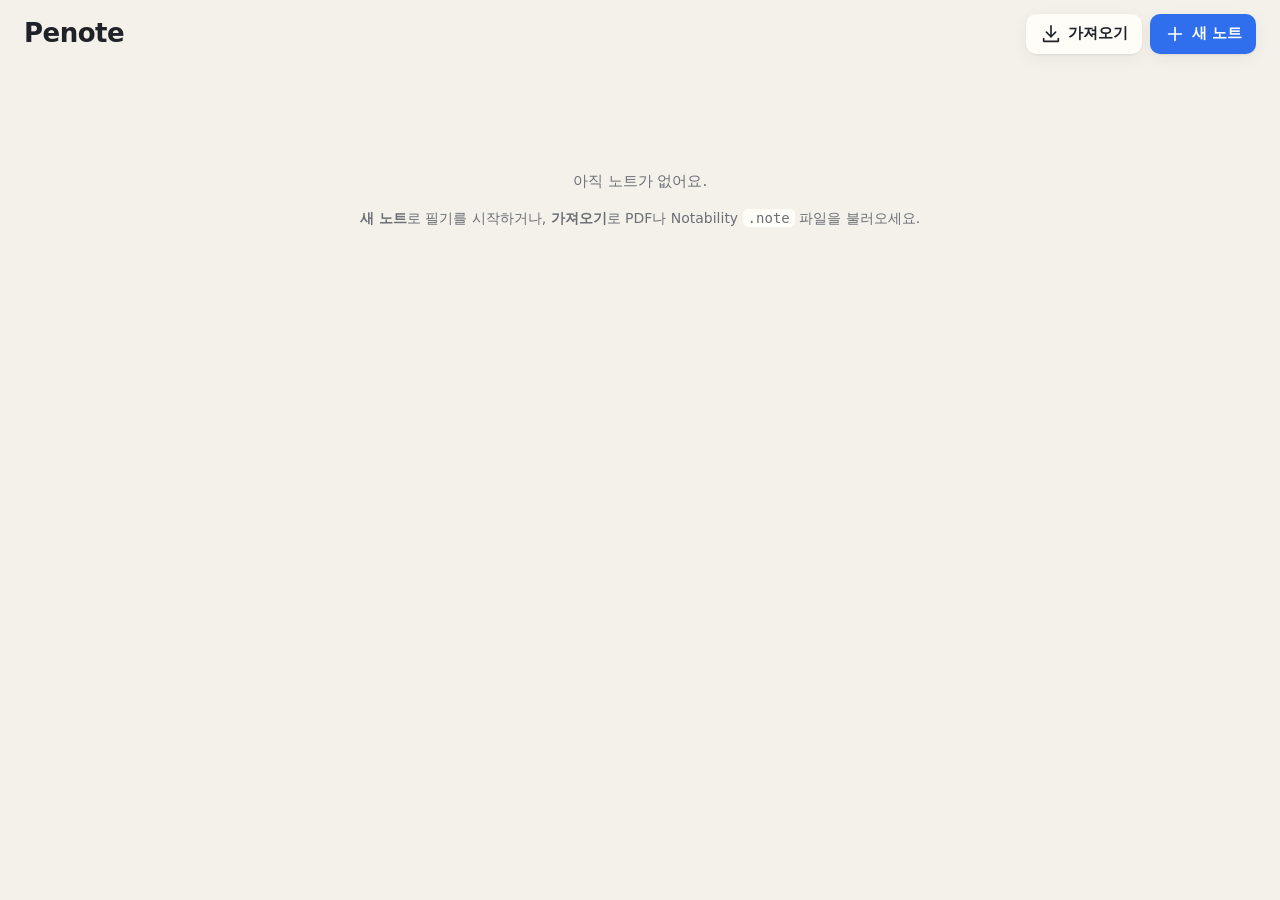
==== app/index.html @ c1b4b311 "Add Penote: installable iPad note-taking PWA Apple Pencil ink with pressure, highlighter, eraser, un" ====
<!doctype html>
<html lang="ko">
<head>
  <meta charset="utf-8" />
  <meta name="viewport" content="width=device-width, initial-scale=1, maximum-scale=1, user-scalable=no, viewport-fit=cover" />
  <title>Penote</title>
  <meta name="description" content="Apple Pencil 필기, PDF 주석, 녹음과 필기 동기화를 지원하는 노트 앱" />
  <meta name="theme-color" content="#f4f1ea" />
  <meta name="apple-mobile-web-app-capable" content="yes" />
  <meta name="mobile-web-app-capable" content="yes" />
  <meta name="apple-mobile-web-app-status-bar-style" content="default" />
  <meta name="apple-mobile-web-app-title" content="Penote" />
  <link rel="manifest" href="manifest.webmanifest" />
  <link rel="icon" href="icons/icon-192.png" />
  <link rel="apple-touch-icon" href="icons/apple-touch-icon.png" />
  <link rel="stylesheet" href="styles.css" />
</head>
<body>
  <div id="app"></div>
  <script type="module" src="js/app.js"></script>
</body>
</html>
---- app/styles.css ----
:root {
  --bg: #f4f1ea;
  --panel: #fffdf8;
  --ink: #1f2328;
  --muted: #6b6f76;
  --line: #e2ddd2;
  --accent: #2f6fed;
  --accent-ink: #fff;
  --rec: #e5484d;
  --shadow: 0 1px 2px rgba(0, 0, 0, 0.06), 0 4px 16px rgba(0, 0, 0, 0.06);
  --safe-top: env(safe-area-inset-top, 0px);
  --safe-bottom: env(safe-area-inset-bottom, 0px);
  color-scheme: light;
}
@media (prefers-color-scheme: dark) {
  :root:not([data-theme="light"]) {
    --bg: #1b1c1f;
    --panel: #24262a;
    --ink: #eceef1;
    --muted: #a1a6ae;
    --line: #34373d;
    --accent: #5b8cff;
    --shadow: 0 1px 2px rgba(0, 0, 0, 0.4), 0 4px 16px rgba(0, 0, 0, 0.3);
    color-scheme: dark;
  }
}
:root[data-theme="dark"] {
  --bg: #1b1c1f;
  --panel: #24262a;
  --ink: #eceef1;
  --muted: #a1a6ae;
  --line: #34373d;
  --accent: #5b8cff;
  color-scheme: dark;
}

* { box-sizing: border-box; }
html, body {
  margin: 0;
  height: 100%;
  background: var(--bg);
  color: var(--ink);
  font: 15px/1.45 -apple-system, BlinkMacSystemFont, "Apple SD Gothic Neo", "Noto Sans KR", system-ui, sans-serif;
  -webkit-text-size-adjust: 100%;
  overscroll-behavior: none;
}
body { -webkit-user-select: none; user-select: none; -webkit-touch-callout: none; }
input, select { -webkit-user-select: text; user-select: text; }
button { font: inherit; color: inherit; background: none; border: 0; cursor: pointer; -webkit-tap-highlight-color: transparent; }
#app { height: 100%; }
.hidden { display: none !important; }

/* ---------- library ---------- */
.library { overflow-y: auto; -webkit-overflow-scrolling: touch; }
.lib-head {
  position: sticky; top: 0; z-index: 2;
  display: flex; align-items: center; justify-content: space-between; gap: 12px;
  padding: calc(14px + var(--safe-top)) 24px 14px;
  background: color-mix(in srgb, var(--bg) 88%, transparent);
  backdrop-filter: blur(12px); -webkit-backdrop-filter: blur(12px);
}
.lib-head h1 { margin: 0; font-size: 26px; letter-spacing: -0.02em; }
.lib-actions { display: flex; gap: 8px; }
.btn {
  display: inline-flex; align-items: center; gap: 6px;
  padding: 9px 14px; border-radius: 10px;
  background: var(--panel); box-shadow: var(--shadow); font-weight: 600;
}
.btn.primary { background: var(--accent); color: var(--accent-ink); }
.grid {
  display: grid; gap: 22px;
  grid-template-columns: repeat(auto-fill, minmax(190px, 1fr));
  padding: 8px 24px calc(32px + var(--safe-bottom));
}
.card { position: relative; display: flex; flex-direction: column; gap: 8px; min-width: 0; }
.thumb {
  display: block; width: 100%; aspect-ratio: 3 / 4; padding: 0; overflow: hidden;
  background: #fff; border-radius: 10px; box-shadow: var(--shadow);
}
.thumb img { width: 100%; height: 100%; object-fit: contain; object-position: top; display: block; }
.card-meta { padding-right: 32px; }
.card-title { font-weight: 600; white-space: nowrap; overflow: hidden; text-overflow: ellipsis; }
.card-sub { color: var(--muted); font-size: 12.5px; }
.card .card-more { position: absolute; right: -4px; bottom: 4px; }
.empty { grid-column: 1 / -1; text-align: center; padding: 80px 16px; color: var(--muted); }
.empty .hint { font-size: 14px; }
.empty code { background: var(--panel); padding: 1px 5px; border-radius: 5px; }

/* ---------- editor ---------- */
.editor { overflow: hidden; }
.editor-host { height: 100%; display: flex; flex-direction: column; }
.toolbar {
  display: flex; align-items: center; justify-content: space-between; gap: 8px; flex-wrap: wrap;
  padding: calc(6px + var(--safe-top)) 10px 6px;
  background: var(--panel); border-bottom: 1px solid var(--line); z-index: 3;
}
.tb-group { display: flex; align-items: center; gap: 2px; min-width: 0; }
.tools { flex: 1; justify-content: center; }
.icon-btn {
  position: relative; display: inline-flex; align-items: center; justify-content: center; gap: 4px;
  min-width: 40px; height: 40px; padding: 0 8px; border-radius: 10px; color: var(--ink);
}
.icon-btn:active { background: var(--line); }
.icon-btn.on { background: color-mix(in srgb, var(--accent) 16%, transparent); color: var(--accent); }
.icon-btn.recording { color: var(--rec); }
.icon-btn.recording svg { animation: pulse 1.2s infinite; }
@keyframes pulse { 50% { opacity: 0.35; } }
.rec-time { font-size: 13px; font-variant-numeric: tabular-nums; }
.title-input {
  width: 200px; max-width: 30vw; padding: 6px 8px; border: 1px solid transparent; border-radius: 8px;
  background: transparent; color: var(--ink); font: 600 16px/1.2 inherit;
}
.title-input:focus { outline: none; border-color: var(--line); background: var(--bg); }
.sep { width: 1px; height: 24px; background: var(--line); margin: 0 6px; }
.swatches, .sizes { display: inline-flex; align-items: center; gap: 2px; }
.swatch { width: 32px; height: 40px; display: inline-flex; align-items: center; justify-content: center; }
.swatch::before {
  content: ""; width: 20px; height: 20px; border-radius: 50%; background: var(--c);
  box-shadow: inset 0 0 0 1px rgba(0, 0, 0, 0.15);
}
.swatch.on::before { box-shadow: 0 0 0 2px var(--panel), 0 0 0 4px var(--c); }
.size { width: 32px; height: 40px; display: inline-flex; align-items: center; justify-content: center; border-radius: 8px; }
.size i { width: var(--s); height: var(--s); border-radius: 50%; background: var(--muted); }
.size.on i { background: var(--accent); }

.menu {
  position: absolute; right: 10px; top: calc(54px + var(--safe-top)); z-index: 5;
  display: flex; flex-direction: column; min-width: 260px; padding: 6px;
  background: var(--panel); border-radius: 12px; box-shadow: 0 10px 40px rgba(0, 0, 0, 0.18);
}
.menu button { text-align: left; padding: 11px 12px; border-radius: 8px; }
.menu button:active { background: var(--line); }

.scroller {
  flex: 1; overflow: auto; -webkit-overflow-scrolling: touch;
  touch-action: pan-x pan-y; background: var(--bg);
}
.scroller.finger-draw { touch-action: none; }
.pages { display: flex; flex-direction: column; align-items: center; gap: 16px; padding: 16px 12px 40vh; width: max-content; min-width: 100%; }
.page { position: relative; flex: none; background: #fff; box-shadow: var(--shadow); }
.page canvas { position: absolute; inset: 0; width: 100%; height: 100%; display: block; }
.page canvas.live { pointer-events: none; }

.playerbar {
  display: flex; align-items: center; gap: 8px;
  padding: 8px 12px calc(8px + var(--safe-bottom));
  background: var(--panel); border-top: 1px solid var(--line);
}
.playerbar .seek { flex: 1; min-width: 80px; accent-color: var(--accent); }
.playerbar .time, .playerbar .dur { font-size: 13px; font-variant-numeric: tabular-nums; color: var(--muted); min-width: 38px; }
.rec-select { max-width: 200px; padding: 6px; border-radius: 8px; border: 1px solid var(--line); background: var(--bg); color: var(--ink); font: inherit; }
.chip { padding: 6px 10px; border-radius: 999px; border: 1px solid var(--line); font-size: 13px; }
.chip.on { background: var(--accent); border-color: var(--accent); color: var(--accent-ink); }

.toast {
  position: fixed; left: 50%; bottom: calc(24px + var(--safe-bottom)); transform: translateX(-50%); z-index: 10;
  max-width: calc(100% - 32px); padding: 10px 16px; border-radius: 12px;
  background: rgba(30, 30, 30, 0.9); color: #fff; font-size: 14px; box-shadow: var(--shadow);
}
.with-player .toast { bottom: calc(80px + var(--safe-bottom)); }

@media (max-width: 1000px) {
  .tools { order: 3; flex-basis: 100%; overflow-x: auto; }
  .title-input { flex: 1; max-width: none; }
  .tb-group:first-child { flex: 1; }
  .menu { top: calc(104px + var(--safe-top)); }
}
@media (max-width: 760px) {
  .tools { justify-content: flex-start; }
  .grid { grid-template-columns: repeat(auto-fill, minmax(140px, 1fr)); gap: 16px; padding: 8px 16px 32px; }
  .lib-head { padding-left: 16px; padding-right: 16px; }
  .btn span { display: none; }
}
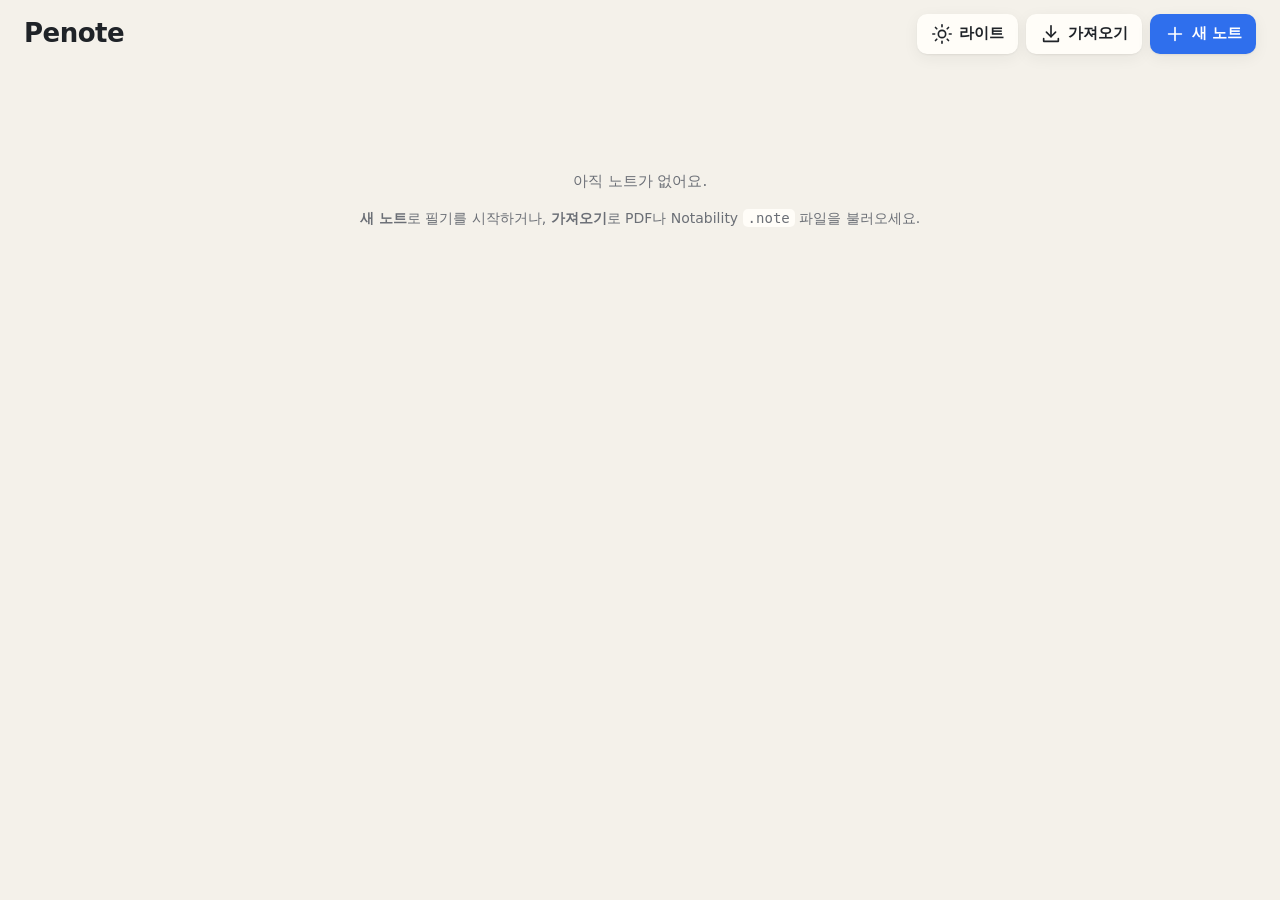
==== commit b9a10f8a: "Default to light theme; add + menu for photos, PDF pages and file attachments Attachments live on pa" ====
--- a/app/index.html
+++ b/app/index.html
@@ -1,5 +1,5 @@
 <!doctype html>
-<html lang="ko">
+<html lang="ko" data-theme="light">
 <head>
   <meta charset="utf-8" />
   <meta name="viewport" content="width=device-width, initial-scale=1, maximum-scale=1, user-scalable=no, viewport-fit=cover" />
--- a/app/styles.css
+++ b/app/styles.css
@@ -77,6 +77,7 @@
   display: block; width: 100%; aspect-ratio: 3 / 4; padding: 0; overflow: hidden;
   background: #fff; border-radius: 10px; box-shadow: var(--shadow);
 }
+:root[data-theme="dark"] .thumb img { filter: brightness(0.9); }
 .thumb img { width: 100%; height: 100%; object-fit: contain; object-position: top; display: block; }
 .card-meta { padding-right: 32px; }
 .card-title { font-weight: 600; white-space: nowrap; overflow: hidden; text-overflow: ellipsis; }
@@ -140,6 +141,45 @@
 .page { position: relative; flex: none; background: #fff; box-shadow: var(--shadow); }
 .page canvas { position: absolute; inset: 0; width: 100%; height: 100%; display: block; }
 .page canvas.live { pointer-events: none; }
+.page.dark { background: #202124; }
+
+/* attachments */
+.items { position: absolute; inset: 0; pointer-events: none; }
+.item { position: absolute; }
+.item-image img { width: 100%; height: 100%; display: block; object-fit: fill; -webkit-user-drag: none; }
+.item-file {
+  display: flex; align-items: center; gap: 10px; padding: 8px 10px;
+  background: #f3f4f6; border: 1px solid #d0d4da; border-radius: 10px; color: #1f2328;
+}
+.page.dark .item-file { background: #2b2d31; border-color: #3d4047; color: #eceef1; }
+.file-ext {
+  flex: none; display: flex; align-items: center; justify-content: center; align-self: stretch;
+  min-width: 44px; padding: 0 4px; border-radius: 6px; background: #2f6fed; color: #fff; font: 700 11px/1 sans-serif;
+}
+.file-text { display: flex; flex-direction: column; min-width: 0; overflow: hidden; }
+.file-name { font-size: 14px; font-weight: 600; white-space: nowrap; overflow: hidden; text-overflow: ellipsis; }
+.file-size { font-size: 12px; opacity: 0.65; }
+.item-handle, .item-bar { display: none; }
+.select-mode .page canvas.ink { pointer-events: none; }
+.select-mode .items { pointer-events: auto; }
+.select-mode .item { touch-action: none; cursor: move; outline: 1px dashed color-mix(in srgb, var(--accent) 60%, transparent); }
+.item.selected { outline: 2px solid var(--accent); }
+.item.selected .item-handle {
+  display: block; position: absolute; right: -14px; bottom: -14px; width: 28px; height: 28px;
+  border-radius: 50%; background: var(--accent); border: 3px solid #fff; box-shadow: var(--shadow); cursor: nwse-resize; touch-action: none;
+}
+.item.selected .item-bar {
+  display: flex; position: absolute; left: 0; top: -46px; gap: 2px; padding: 3px;
+  background: var(--panel); color: var(--ink); border-radius: 10px; box-shadow: 0 4px 16px rgba(0, 0, 0, 0.18);
+}
+.item-bar button { display: inline-flex; align-items: center; padding: 6px 10px; border-radius: 7px; font-size: 14px; }
+.item-bar button svg { width: 18px; height: 18px; }
+.item-bar button:active { background: var(--line); }
+.item-image.selected .item-bar [data-act="item-open"] { display: none; }
+.addmenu { right: auto; left: 50%; transform: translateX(-50%); min-width: 240px; }
+.addmenu button { display: flex; align-items: center; gap: 10px; }
+.menu-sep { height: 1px; margin: 4px 8px; background: var(--line); }
+.page canvas.inverted { filter: invert(0.92) hue-rotate(180deg); }
 
 .playerbar {
   display: flex; align-items: center; gap: 8px;
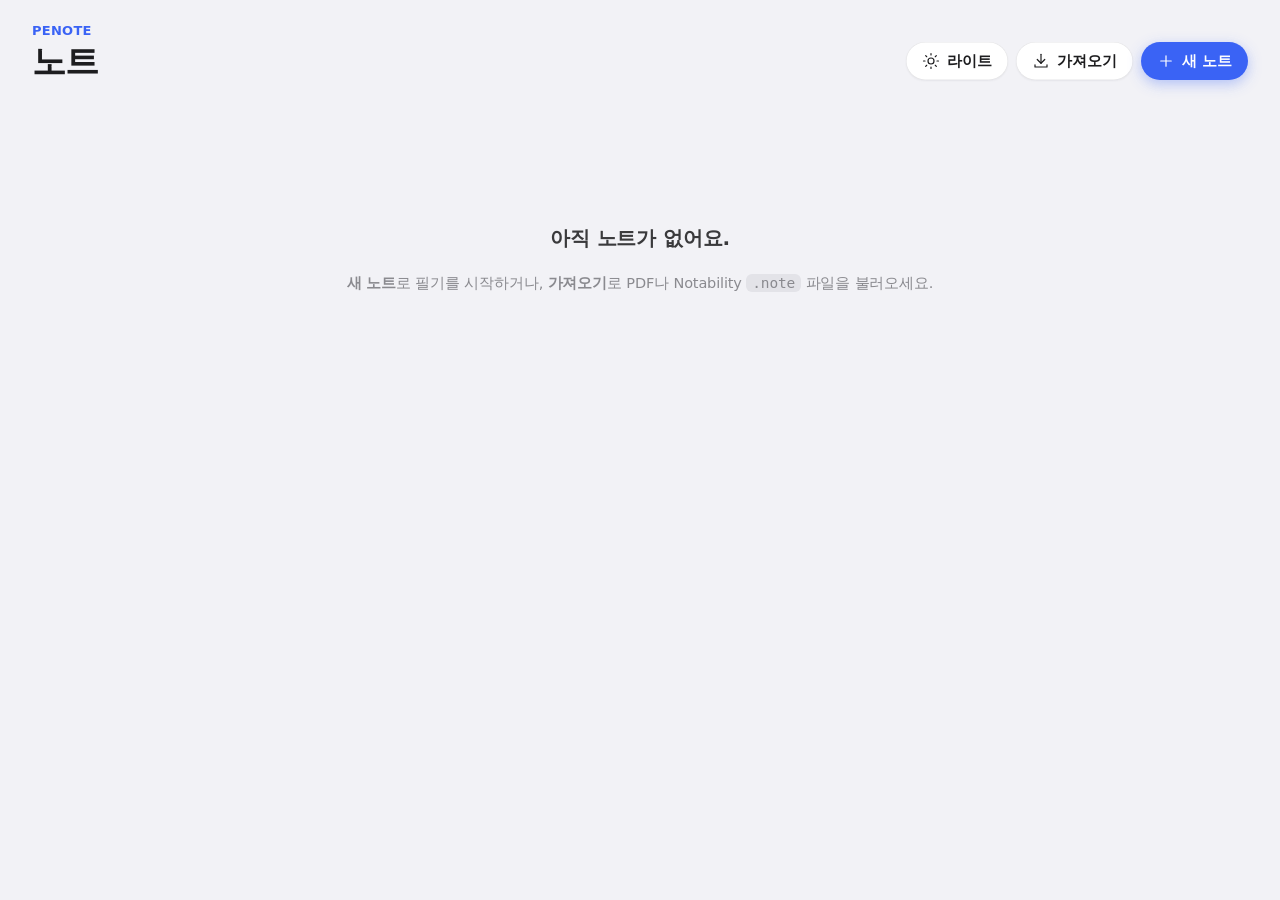
==== commit 164011e9: "Penote: redesign, recording delete, separate undo group, faster drawing - New visual design: neutral" ====
--- a/app/index.html
+++ b/app/index.html
@@ -5,7 +5,7 @@
   <meta name="viewport" content="width=device-width, initial-scale=1, maximum-scale=1, user-scalable=no, viewport-fit=cover" />
   <title>Penote</title>
   <meta name="description" content="Apple Pencil 필기, PDF 주석, 녹음과 필기 동기화를 지원하는 노트 앱" />
-  <meta name="theme-color" content="#f4f1ea" />
+  <meta name="theme-color" content="#f2f2f6" />
   <meta name="apple-mobile-web-app-capable" content="yes" />
   <meta name="mobile-web-app-capable" content="yes" />
   <meta name="apple-mobile-web-app-status-bar-style" content="default" />
--- a/app/styles.css
+++ b/app/styles.css
@@ -1,52 +1,87 @@
+/* ---------- tokens ---------- */
 :root {
-  --bg: #f4f1ea;
-  --panel: #fffdf8;
-  --ink: #1f2328;
-  --muted: #6b6f76;
-  --line: #e2ddd2;
-  --accent: #2f6fed;
+  --bg: #f2f2f6;
+  --canvas: #e8e8ed;
+  --panel: rgba(255, 255, 255, 0.78);
+  --panel-solid: #ffffff;
+  --ink: #1d1d1f;
+  --ink-2: #3a3a3c;
+  --muted: #8a8a8f;
+  --line: rgba(60, 60, 67, 0.13);
+  --fill: rgba(118, 118, 128, 0.12);
+  --fill-2: rgba(118, 118, 128, 0.2);
+  --accent: #3a63f5;
+  --accent-soft: rgba(58, 99, 245, 0.12);
   --accent-ink: #fff;
-  --rec: #e5484d;
-  --shadow: 0 1px 2px rgba(0, 0, 0, 0.06), 0 4px 16px rgba(0, 0, 0, 0.06);
+  --rec: #ef4444;
+  --shadow-sm: 0 1px 2px rgba(16, 24, 40, 0.06);
+  --shadow: 0 1px 2px rgba(16, 24, 40, 0.05), 0 8px 24px rgba(16, 24, 40, 0.07);
+  --shadow-lg: 0 2px 6px rgba(16, 24, 40, 0.08), 0 24px 60px rgba(16, 24, 40, 0.18);
+  --page-shadow: 0 0 0 0.5px rgba(0, 0, 0, 0.06), 0 2px 6px rgba(16, 24, 40, 0.05), 0 12px 32px rgba(16, 24, 40, 0.07);
+  --blur: saturate(180%) blur(20px);
+  --ease: cubic-bezier(0.2, 0.8, 0.2, 1);
   --safe-top: env(safe-area-inset-top, 0px);
   --safe-bottom: env(safe-area-inset-bottom, 0px);
   color-scheme: light;
 }
 @media (prefers-color-scheme: dark) {
   :root:not([data-theme="light"]) {
-    --bg: #1b1c1f;
-    --panel: #24262a;
-    --ink: #eceef1;
-    --muted: #a1a6ae;
-    --line: #34373d;
-    --accent: #5b8cff;
-    --shadow: 0 1px 2px rgba(0, 0, 0, 0.4), 0 4px 16px rgba(0, 0, 0, 0.3);
+    --bg: #141416;
+    --canvas: #0d0d0f;
+    --panel: rgba(34, 34, 38, 0.8);
+    --panel-solid: #232327;
+    --ink: #f2f2f4;
+    --ink-2: #d1d1d6;
+    --muted: #8e8e93;
+    --line: rgba(255, 255, 255, 0.09);
+    --fill: rgba(118, 118, 128, 0.22);
+    --fill-2: rgba(118, 118, 128, 0.32);
+    --accent: #6c8cff;
+    --accent-soft: rgba(108, 140, 255, 0.18);
+    --shadow-sm: 0 1px 2px rgba(0, 0, 0, 0.4);
+    --shadow: 0 1px 2px rgba(0, 0, 0, 0.4), 0 8px 24px rgba(0, 0, 0, 0.35);
+    --shadow-lg: 0 2px 6px rgba(0, 0, 0, 0.4), 0 24px 60px rgba(0, 0, 0, 0.55);
+    --page-shadow: 0 0 0 0.5px rgba(255, 255, 255, 0.06), 0 8px 28px rgba(0, 0, 0, 0.5);
     color-scheme: dark;
   }
 }
 :root[data-theme="dark"] {
-  --bg: #1b1c1f;
-  --panel: #24262a;
-  --ink: #eceef1;
-  --muted: #a1a6ae;
-  --line: #34373d;
-  --accent: #5b8cff;
+  --bg: #141416;
+  --canvas: #0d0d0f;
+  --panel: rgba(34, 34, 38, 0.8);
+  --panel-solid: #232327;
+  --ink: #f2f2f4;
+  --ink-2: #d1d1d6;
+  --muted: #8e8e93;
+  --line: rgba(255, 255, 255, 0.09);
+  --fill: rgba(118, 118, 128, 0.22);
+  --fill-2: rgba(118, 118, 128, 0.32);
+  --accent: #6c8cff;
+  --accent-soft: rgba(108, 140, 255, 0.18);
+  --shadow-sm: 0 1px 2px rgba(0, 0, 0, 0.4);
+  --shadow: 0 1px 2px rgba(0, 0, 0, 0.4), 0 8px 24px rgba(0, 0, 0, 0.35);
+  --shadow-lg: 0 2px 6px rgba(0, 0, 0, 0.4), 0 24px 60px rgba(0, 0, 0, 0.55);
+  --page-shadow: 0 0 0 0.5px rgba(255, 255, 255, 0.06), 0 8px 28px rgba(0, 0, 0, 0.5);
   color-scheme: dark;
 }
 
+/* ---------- base ---------- */
 * { box-sizing: border-box; }
 html, body {
   margin: 0;
   height: 100%;
   background: var(--bg);
   color: var(--ink);
-  font: 15px/1.45 -apple-system, BlinkMacSystemFont, "Apple SD Gothic Neo", "Noto Sans KR", system-ui, sans-serif;
+  font: 15px/1.45 -apple-system, BlinkMacSystemFont, "SF Pro Text", "Apple SD Gothic Neo", "Pretendard", "Noto Sans KR", system-ui, sans-serif;
+  letter-spacing: -0.01em;
+  -webkit-font-smoothing: antialiased;
   -webkit-text-size-adjust: 100%;
   overscroll-behavior: none;
 }
 body { -webkit-user-select: none; user-select: none; -webkit-touch-callout: none; }
 input, select { -webkit-user-select: text; user-select: text; }
 button { font: inherit; color: inherit; background: none; border: 0; cursor: pointer; -webkit-tap-highlight-color: transparent; }
+button:focus-visible, input:focus-visible, select:focus-visible { outline: 2px solid var(--accent); outline-offset: 2px; }
 #app { height: 100%; }
 .hidden { display: none !important; }
 
@@ -54,160 +89,350 @@
 .library { overflow-y: auto; -webkit-overflow-scrolling: touch; }
 .lib-head {
   position: sticky; top: 0; z-index: 2;
-  display: flex; align-items: center; justify-content: space-between; gap: 12px;
-  padding: calc(14px + var(--safe-top)) 24px 14px;
-  background: color-mix(in srgb, var(--bg) 88%, transparent);
-  backdrop-filter: blur(12px); -webkit-backdrop-filter: blur(12px);
-}
-.lib-head h1 { margin: 0; font-size: 26px; letter-spacing: -0.02em; }
+  display: flex; align-items: flex-end; justify-content: space-between; gap: 12px;
+  padding: calc(22px + var(--safe-top)) 32px 16px;
+  background: color-mix(in srgb, var(--bg) 82%, transparent);
+  backdrop-filter: var(--blur); -webkit-backdrop-filter: var(--blur);
+}
+.brand { font-size: 13px; font-weight: 600; color: var(--accent); letter-spacing: 0.02em; text-transform: uppercase; }
+.lib-head h1 { margin: 2px 0 0; font-size: 34px; line-height: 1.1; font-weight: 700; letter-spacing: -0.03em; }
+.lib-count { margin-left: 10px; font-size: 15px; font-weight: 500; color: var(--muted); letter-spacing: 0; }
 .lib-actions { display: flex; gap: 8px; }
 .btn {
-  display: inline-flex; align-items: center; gap: 6px;
-  padding: 9px 14px; border-radius: 10px;
-  background: var(--panel); box-shadow: var(--shadow); font-weight: 600;
-}
-.btn.primary { background: var(--accent); color: var(--accent-ink); }
+  display: inline-flex; align-items: center; gap: 7px; height: 38px;
+  padding: 0 16px; border-radius: 999px; font-weight: 600; font-size: 14.5px;
+  background: var(--panel-solid); color: var(--ink);
+  box-shadow: var(--shadow-sm), inset 0 0 0 0.5px var(--line);
+  transition: transform 0.12s, box-shadow 0.15s, background-color 0.15s;
+}
+.btn svg { width: 18px; height: 18px; }
+.btn.primary { background: var(--accent); color: var(--accent-ink); box-shadow: 0 4px 14px color-mix(in srgb, var(--accent) 35%, transparent); }
+.btn:active { transform: scale(0.96); }
 .grid {
-  display: grid; gap: 22px;
-  grid-template-columns: repeat(auto-fill, minmax(190px, 1fr));
-  padding: 8px 24px calc(32px + var(--safe-bottom));
-}
-.card { position: relative; display: flex; flex-direction: column; gap: 8px; min-width: 0; }
+  display: grid; gap: 28px 24px;
+  grid-template-columns: repeat(auto-fill, minmax(180px, 1fr));
+  padding: 12px 32px calc(40px + var(--safe-bottom));
+}
+.card { position: relative; display: flex; flex-direction: column; gap: 10px; min-width: 0; }
 .thumb {
   display: block; width: 100%; aspect-ratio: 3 / 4; padding: 0; overflow: hidden;
-  background: #fff; border-radius: 10px; box-shadow: var(--shadow);
-}
-:root[data-theme="dark"] .thumb img { filter: brightness(0.9); }
+  background: #fff; border-radius: 14px; box-shadow: var(--page-shadow);
+  transition: transform 0.2s var(--ease), box-shadow 0.2s;
+}
+@media (hover: hover) { .card:hover .thumb { transform: translateY(-3px); box-shadow: var(--shadow-lg); } }
+.thumb:active { transform: scale(0.97); }
+:root[data-theme="dark"] .thumb img { filter: brightness(0.92); }
 .thumb img { width: 100%; height: 100%; object-fit: contain; object-position: top; display: block; }
-.card-meta { padding-right: 32px; }
-.card-title { font-weight: 600; white-space: nowrap; overflow: hidden; text-overflow: ellipsis; }
-.card-sub { color: var(--muted); font-size: 12.5px; }
-.card .card-more { position: absolute; right: -4px; bottom: 4px; }
-.empty { grid-column: 1 / -1; text-align: center; padding: 80px 16px; color: var(--muted); }
-.empty .hint { font-size: 14px; }
-.empty code { background: var(--panel); padding: 1px 5px; border-radius: 5px; }
-
-/* ---------- editor ---------- */
-.editor { overflow: hidden; }
-.editor-host { height: 100%; display: flex; flex-direction: column; }
+.card-meta { padding: 0 34px 0 2px; }
+.card-title { font-weight: 600; font-size: 15px; white-space: nowrap; overflow: hidden; text-overflow: ellipsis; }
+.card-sub { color: var(--muted); font-size: 12.5px; margin-top: 1px; }
+.card .card-more { position: absolute; right: -2px; bottom: 2px; min-width: 32px; height: 32px; border-radius: 50%; color: var(--muted); }
+.empty { grid-column: 1 / -1; text-align: center; padding: 96px 16px; color: var(--muted); }
+.empty p:first-child { font-size: 20px; font-weight: 600; color: var(--ink-2); }
+.empty .hint { font-size: 14.5px; }
+.empty code { background: var(--fill); padding: 1px 6px; border-radius: 6px; }
+
+/* ---------- editor shell ---------- */
+.editor { overflow: hidden; background: var(--canvas); }
+.panes { display: flex; height: 100%; }
+.pane { position: relative; flex: 1 1 0; min-width: 0; }
+.pane + .pane { box-shadow: -0.5px 0 0 var(--line); }
+.editor-host {
+  position: relative; height: 100%; display: flex; flex-direction: column; overflow: hidden;
+  container-type: inline-size; container-name: pane;
+}
+
+/* ---------- toolbar ---------- */
 .toolbar {
-  display: flex; align-items: center; justify-content: space-between; gap: 8px; flex-wrap: wrap;
+  position: relative; z-index: 3;
+  display: flex; align-items: center; gap: 6px; flex-wrap: nowrap;
   padding: calc(6px + var(--safe-top)) 10px 6px;
-  background: var(--panel); border-bottom: 1px solid var(--line); z-index: 3;
+  background: var(--panel); backdrop-filter: var(--blur); -webkit-backdrop-filter: var(--blur);
+  box-shadow: 0 0.5px 0 var(--line);
 }
 .tb-group { display: flex; align-items: center; gap: 2px; min-width: 0; }
-.tools { flex: 1; justify-content: center; }
+.tb-left { flex: 1 1 0; }
+.tb-right { flex: 1 1 0; justify-content: flex-end; }
+.tb-left, .tb-right { flex-wrap: nowrap; }
+.tb-right > * { flex: none; }
+.tools { flex: none; justify-content: center; }
+.tools::-webkit-scrollbar { display: none; }
 .icon-btn {
   position: relative; display: inline-flex; align-items: center; justify-content: center; gap: 4px;
-  min-width: 40px; height: 40px; padding: 0 8px; border-radius: 10px; color: var(--ink);
-}
-.icon-btn:active { background: var(--line); }
-.icon-btn.on { background: color-mix(in srgb, var(--accent) 16%, transparent); color: var(--accent); }
+  min-width: 40px; height: 40px; padding: 0 8px; border-radius: 10px; color: var(--ink-2);
+  transition: background-color 0.15s, color 0.15s, transform 0.12s;
+}
+@media (hover: hover) { .icon-btn:hover { background: var(--fill); } }
+.icon-btn:active { background: var(--fill-2); transform: scale(0.92); }
+.icon-btn.on { background: var(--accent-soft); color: var(--accent); }
+.icon-btn.danger { color: var(--rec); }
 .icon-btn.recording { color: var(--rec); }
 .icon-btn.recording svg { animation: pulse 1.2s infinite; }
 @keyframes pulse { 50% { opacity: 0.35; } }
-.rec-time { font-size: 13px; font-variant-numeric: tabular-nums; }
+/* Undo/redo: a separate segmented control on the left, easy to hit and hard to miss. */
+.undo-group {
+  flex: none; display: flex; gap: 2px; margin: 0 12px 0 4px; padding: 3px;
+  border-radius: 12px; background: var(--fill);
+}
+.undo-group .icon-btn { min-width: 46px; height: 36px; border-radius: 9px; color: var(--ink); }
+@media (hover: hover) { .undo-group .icon-btn:hover { background: var(--panel-solid); box-shadow: var(--shadow-sm); } }
+.undo-group .icon-btn:active { background: var(--panel-solid); }
 .title-input {
-  width: 200px; max-width: 30vw; padding: 6px 8px; border: 1px solid transparent; border-radius: 8px;
-  background: transparent; color: var(--ink); font: 600 16px/1.2 inherit;
-}
-.title-input:focus { outline: none; border-color: var(--line); background: var(--bg); }
-.sep { width: 1px; height: 24px; background: var(--line); margin: 0 6px; }
-.swatches, .sizes { display: inline-flex; align-items: center; gap: 2px; }
+  flex: 0 1 240px; width: 0; min-width: 48px; height: 36px; padding: 0 10px; text-overflow: ellipsis;
+  border: 0; border-radius: 9px; background: transparent; color: var(--ink);
+  font: 600 16.5px/1.2 inherit; letter-spacing: -0.02em;
+  transition: background-color 0.15s;
+}
+.title-input:focus { outline: none; background: var(--fill); }
+.sep { width: 1px; height: 22px; background: var(--line); margin: 0 8px; }
+.swatches, .sizes { display: inline-flex; align-items: center; gap: 1px; }
 .swatch { width: 32px; height: 40px; display: inline-flex; align-items: center; justify-content: center; }
 .swatch::before {
-  content: ""; width: 20px; height: 20px; border-radius: 50%; background: var(--c);
-  box-shadow: inset 0 0 0 1px rgba(0, 0, 0, 0.15);
-}
-.swatch.on::before { box-shadow: 0 0 0 2px var(--panel), 0 0 0 4px var(--c); }
-.size { width: 32px; height: 40px; display: inline-flex; align-items: center; justify-content: center; border-radius: 8px; }
-.size i { width: var(--s); height: var(--s); border-radius: 50%; background: var(--muted); }
-.size.on i { background: var(--accent); }
-
+  content: ""; width: 22px; height: 22px; border-radius: 50%; background: var(--c);
+  box-shadow: inset 0 0 0 1px rgba(0, 0, 0, 0.12); transition: transform 0.18s var(--ease), box-shadow 0.18s;
+}
+.swatch:active::before { transform: scale(0.85); }
+.swatch.on::before { box-shadow: 0 0 0 2.5px var(--panel-solid), 0 0 0 4.5px var(--c); transform: scale(0.92); }
+.size { width: 32px; height: 40px; display: inline-flex; align-items: center; justify-content: center; border-radius: 9px; }
+.size i { width: var(--s); height: var(--s); border-radius: 50%; background: var(--muted); opacity: 0.6; transition: background-color 0.15s, opacity 0.15s; }
+.size.on i { background: var(--ink); opacity: 1; }
+.swatches .chip { margin-right: 4px; }
+
+/* ---------- menus ---------- */
 .menu {
-  position: absolute; right: 10px; top: calc(54px + var(--safe-top)); z-index: 5;
-  display: flex; flex-direction: column; min-width: 260px; padding: 6px;
-  background: var(--panel); border-radius: 12px; box-shadow: 0 10px 40px rgba(0, 0, 0, 0.18);
-}
-.menu button { text-align: left; padding: 11px 12px; border-radius: 8px; }
-.menu button:active { background: var(--line); }
+  position: absolute; right: 10px; top: calc(56px + var(--safe-top)); z-index: 6;
+  display: flex; flex-direction: column; min-width: 268px; padding: 6px;
+  background: var(--panel); backdrop-filter: var(--blur); -webkit-backdrop-filter: var(--blur);
+  border-radius: 14px; box-shadow: var(--shadow-lg), inset 0 0 0 0.5px var(--line);
+  transform-origin: top right; animation: pop 0.18s var(--ease);
+}
+.menu button { display: flex; align-items: center; gap: 12px; text-align: left; padding: 10px 12px; border-radius: 9px; font-size: 15px; }
+.menu button svg { width: 20px; height: 20px; color: var(--muted); }
+@media (hover: hover) { .menu button:hover { background: var(--fill); } }
+.menu button:active { background: var(--fill-2); }
+.menu-sep { height: 0.5px; margin: 5px 10px; background: var(--line); }
+.addmenu { right: auto; left: 50%; min-width: 248px; transform: translateX(-50%); transform-origin: top center; animation: pop-center 0.18s var(--ease); }
+@keyframes pop { from { opacity: 0; transform: scale(0.95) translateY(-6px); } }
+@keyframes pop-center { from { opacity: 0; transform: translateX(-50%) scale(0.95) translateY(-6px); } }
+
+/* ---------- record + player bars ---------- */
+.recbar, .playerbar {
+  position: relative; z-index: 2;
+  display: flex; align-items: center; gap: 10px; padding: 7px 14px;
+  background: var(--panel); backdrop-filter: var(--blur); -webkit-backdrop-filter: var(--blur);
+  box-shadow: 0 0.5px 0 var(--line);
+  animation: slide-down 0.25s var(--ease);
+}
+@keyframes slide-down { from { opacity: 0; transform: translateY(-12px); } }
+.recbar { background: color-mix(in srgb, var(--rec) 7%, var(--panel)); }
+.rec-dot { width: 9px; height: 9px; border-radius: 50%; background: var(--rec); box-shadow: 0 0 0 4px color-mix(in srgb, var(--rec) 20%, transparent); animation: pulse 1.4s infinite; }
+.recbar.paused .rec-dot { animation: none; opacity: 0.4; box-shadow: none; }
+.rec-label { font-weight: 600; font-size: 14px; color: var(--rec); }
+.recbar.paused .rec-label { color: var(--muted); }
+.rec-clock { font-variant-numeric: tabular-nums; font-size: 15px; font-weight: 500; color: var(--ink-2); }
+.grow { flex: 1; }
+.pill {
+  display: inline-flex; align-items: center; gap: 6px; height: 34px; padding: 0 14px; border-radius: 999px;
+  background: var(--panel-solid); box-shadow: var(--shadow-sm), inset 0 0 0 0.5px var(--line);
+  font-weight: 600; font-size: 14px; transition: transform 0.12s;
+}
+.pill:active { transform: scale(0.95); }
+.pill svg { width: 16px; height: 16px; }
+.pill.stop { background: var(--rec); color: #fff; box-shadow: 0 4px 12px color-mix(in srgb, var(--rec) 35%, transparent); }
+.recbar .pill:first-of-type svg { color: var(--rec); }
+.playerbar .time, .playerbar .dur { font-size: 12.5px; font-variant-numeric: tabular-nums; color: var(--muted); min-width: 36px; }
+.playerbar .dur { text-align: right; }
+.rec-select {
+  max-width: 200px; height: 34px; padding: 0 10px; border: 0; border-radius: 9px;
+  background: var(--fill); color: var(--ink); font: 500 14px/1 inherit;
+}
+.seek { -webkit-appearance: none; appearance: none; flex: 1; min-width: 80px; height: 24px; background: transparent; }
+.seek::-webkit-slider-runnable-track { height: 4px; border-radius: 2px; background: var(--fill-2); }
+.seek::-webkit-slider-thumb { -webkit-appearance: none; width: 16px; height: 16px; margin-top: -6px; border-radius: 50%; background: #fff; box-shadow: 0 1px 4px rgba(0, 0, 0, 0.3), 0 0 0 0.5px rgba(0, 0, 0, 0.1); }
+.seek::-moz-range-track { height: 4px; border-radius: 2px; background: var(--fill-2); }
+.seek::-moz-range-progress { height: 4px; border-radius: 2px; background: var(--accent); }
+.seek::-moz-range-thumb { width: 16px; height: 16px; border: 0; border-radius: 50%; background: #fff; box-shadow: 0 1px 4px rgba(0, 0, 0, 0.3); }
+.chip {
+  height: 30px; padding: 0 12px; border-radius: 999px; background: var(--fill); color: var(--ink-2);
+  font-size: 13px; font-weight: 600; white-space: nowrap; transition: background-color 0.15s, color 0.15s;
+}
+.chip.on { background: var(--accent); color: var(--accent-ink); }
+
+/* ---------- body: page sidebar + pages ---------- */
+.body { position: relative; flex: 1; min-height: 0; display: flex; }
+.sidebar {
+  position: absolute; left: 0; top: 0; bottom: 0; z-index: 2; width: 136px;
+  display: flex; flex-direction: column; gap: 16px; padding: 14px 18px 88px;
+  overflow-y: auto; -webkit-overflow-scrolling: touch; scrollbar-width: none;
+  background: var(--panel); backdrop-filter: var(--blur); -webkit-backdrop-filter: var(--blur);
+  box-shadow: 0.5px 0 0 var(--line);
+  transform: translateX(-100%); visibility: hidden;
+  transition: transform 0.3s var(--ease), visibility 0.3s;
+}
+.sidebar-open .sidebar { transform: none; visibility: visible; }
+.sidebar-open .scroller { margin-left: 136px; }
+.thumb-item { display: flex; flex-direction: column; align-items: center; gap: 6px; padding: 0; }
+.thumb-box {
+  display: block; width: 100%; background: #fff; border-radius: 6px; overflow: hidden;
+  box-shadow: 0 0 0 0.5px var(--line), var(--shadow-sm); transition: box-shadow 0.2s, transform 0.2s var(--ease);
+}
+.thumb-box img { width: 100%; height: 100%; display: block; object-fit: cover; }
+.thumb-box img:not([src]) { visibility: hidden; }
+.thumb-item:active .thumb-box { transform: scale(0.95); }
+.thumb-item.active .thumb-box { box-shadow: 0 0 0 2px var(--panel-solid), 0 0 0 4px var(--accent); }
+.thumb-num { font-size: 11.5px; font-weight: 500; color: var(--muted); font-variant-numeric: tabular-nums; }
+.thumb-item.active .thumb-num {
+  color: var(--accent-ink); background: var(--accent); padding: 0 8px; border-radius: 999px; font-weight: 700;
+}
+.page-indicator {
+  position: absolute; right: 16px; bottom: calc(16px + var(--safe-bottom)); z-index: 2;
+  height: 32px; padding: 0 14px; border-radius: 999px; font-size: 13px; font-weight: 600; font-variant-numeric: tabular-nums;
+  background: var(--panel); color: var(--ink-2); backdrop-filter: var(--blur); -webkit-backdrop-filter: var(--blur);
+  box-shadow: var(--shadow), inset 0 0 0 0.5px var(--line);
+  transition: transform 0.12s;
+}
+.page-indicator:active { transform: scale(0.95); }
 
 .scroller {
-  flex: 1; overflow: auto; -webkit-overflow-scrolling: touch;
-  touch-action: pan-x pan-y; background: var(--bg);
+  flex: 1; min-width: 0; overflow: auto; -webkit-overflow-scrolling: touch;
+  touch-action: pan-x pan-y; background: var(--canvas);
 }
 .scroller.finger-draw { touch-action: none; }
-.pages { display: flex; flex-direction: column; align-items: center; gap: 16px; padding: 16px 12px 40vh; width: max-content; min-width: 100%; }
-.page { position: relative; flex: none; background: #fff; box-shadow: var(--shadow); }
-.page canvas { position: absolute; inset: 0; width: 100%; height: 100%; display: block; }
+.pages { display: flex; flex-direction: column; align-items: center; gap: 22px; padding: 22px 16px 40vh; width: max-content; min-width: 100%; }
+.page { position: relative; flex: none; background: #fff; border-radius: 3px; box-shadow: var(--page-shadow); contain: layout style; }
+.page canvas { position: absolute; inset: 0; width: 100%; height: 100%; display: block; border-radius: 3px; }
+.page canvas.bg { animation: fade-in 0.3s ease-out; }
 .page canvas.live { pointer-events: none; }
 .page.dark { background: #202124; }
-
-/* attachments */
+.page canvas.inverted { filter: invert(0.92) hue-rotate(180deg); }
+.page.flash { animation: flash 0.7s var(--ease); }
+@keyframes flash { 0% { box-shadow: 0 0 0 4px var(--accent), var(--page-shadow); } 100% { box-shadow: var(--page-shadow); } }
+@keyframes fade-in { from { opacity: 0; } }
+
+/* ---------- attachments ---------- */
 .items { position: absolute; inset: 0; pointer-events: none; }
-.item { position: absolute; }
-.item-image img { width: 100%; height: 100%; display: block; object-fit: fill; -webkit-user-drag: none; }
+.item { position: absolute; animation: item-in 0.3s var(--ease); }
+@keyframes item-in { from { opacity: 0; transform: scale(0.94); } }
+.item-image img { width: 100%; height: 100%; display: block; object-fit: fill; border-radius: 4px; -webkit-user-drag: none; }
 .item-file {
-  display: flex; align-items: center; gap: 10px; padding: 8px 10px;
-  background: #f3f4f6; border: 1px solid #d0d4da; border-radius: 10px; color: #1f2328;
-}
-.page.dark .item-file { background: #2b2d31; border-color: #3d4047; color: #eceef1; }
+  display: flex; align-items: center; gap: 12px; padding: 9px 12px;
+  background: #fff; border-radius: 12px; color: #1d1d1f;
+  box-shadow: 0 0 0 0.5px rgba(0, 0, 0, 0.1), 0 2px 8px rgba(16, 24, 40, 0.08);
+}
+.page.dark .item-file { background: #2c2c30; color: #f2f2f4; box-shadow: 0 0 0 0.5px rgba(255, 255, 255, 0.1); }
 .file-ext {
   flex: none; display: flex; align-items: center; justify-content: center; align-self: stretch;
-  min-width: 44px; padding: 0 4px; border-radius: 6px; background: #2f6fed; color: #fff; font: 700 11px/1 sans-serif;
+  min-width: 42px; padding: 0 4px; border-radius: 8px; color: #fff; font: 700 10.5px/1 -apple-system, sans-serif; letter-spacing: 0.04em;
+  background: linear-gradient(160deg, #5b7cff, #3a63f5);
 }
 .file-text { display: flex; flex-direction: column; min-width: 0; overflow: hidden; }
 .file-name { font-size: 14px; font-weight: 600; white-space: nowrap; overflow: hidden; text-overflow: ellipsis; }
-.file-size { font-size: 12px; opacity: 0.65; }
+.file-size { font-size: 12px; opacity: 0.55; }
 .item-handle, .item-bar { display: none; }
 .select-mode .page canvas.ink { pointer-events: none; }
 .select-mode .items { pointer-events: auto; }
-.select-mode .item { touch-action: none; cursor: move; outline: 1px dashed color-mix(in srgb, var(--accent) 60%, transparent); }
-.item.selected { outline: 2px solid var(--accent); }
+.select-mode .item { touch-action: none; cursor: move; outline: 1px dashed color-mix(in srgb, var(--accent) 55%, transparent); outline-offset: 2px; }
+.item.selected { outline: 2px solid var(--accent); outline-offset: 2px; }
 .item.selected .item-handle {
-  display: block; position: absolute; right: -14px; bottom: -14px; width: 28px; height: 28px;
+  display: block; position: absolute; right: -15px; bottom: -15px; width: 26px; height: 26px;
   border-radius: 50%; background: var(--accent); border: 3px solid #fff; box-shadow: var(--shadow); cursor: nwse-resize; touch-action: none;
 }
 .item.selected .item-bar {
-  display: flex; position: absolute; left: 0; top: -46px; gap: 2px; padding: 3px;
-  background: var(--panel); color: var(--ink); border-radius: 10px; box-shadow: 0 4px 16px rgba(0, 0, 0, 0.18);
-}
-.item-bar button { display: inline-flex; align-items: center; padding: 6px 10px; border-radius: 7px; font-size: 14px; }
-.item-bar button svg { width: 18px; height: 18px; }
-.item-bar button:active { background: var(--line); }
+  display: flex; position: absolute; left: 0; top: -50px; gap: 2px; padding: 4px;
+  background: var(--panel); color: var(--ink); backdrop-filter: var(--blur); -webkit-backdrop-filter: var(--blur);
+  border-radius: 12px; box-shadow: var(--shadow-lg), inset 0 0 0 0.5px var(--line);
+  animation: pop 0.18s var(--ease);
+}
+.item-bar button { display: inline-flex; align-items: center; height: 32px; padding: 0 12px; border-radius: 8px; font-size: 14px; font-weight: 600; }
+.item-bar button svg { width: 17px; height: 17px; }
+.item-bar button:active { background: var(--fill-2); }
 .item-image.selected .item-bar [data-act="item-open"] { display: none; }
-.addmenu { right: auto; left: 50%; transform: translateX(-50%); min-width: 240px; }
-.addmenu button { display: flex; align-items: center; gap: 10px; }
-.menu-sep { height: 1px; margin: 4px 8px; background: var(--line); }
-.page canvas.inverted { filter: invert(0.92) hue-rotate(180deg); }
-
-.playerbar {
-  display: flex; align-items: center; gap: 8px;
-  padding: 8px 12px calc(8px + var(--safe-bottom));
-  background: var(--panel); border-top: 1px solid var(--line);
-}
-.playerbar .seek { flex: 1; min-width: 80px; accent-color: var(--accent); }
-.playerbar .time, .playerbar .dur { font-size: 13px; font-variant-numeric: tabular-nums; color: var(--muted); min-width: 38px; }
-.rec-select { max-width: 200px; padding: 6px; border-radius: 8px; border: 1px solid var(--line); background: var(--bg); color: var(--ink); font: inherit; }
-.chip { padding: 6px 10px; border-radius: 999px; border: 1px solid var(--line); font-size: 13px; }
-.chip.on { background: var(--accent); border-color: var(--accent); color: var(--accent-ink); }
-
+
+/* ---------- toast ---------- */
 .toast {
-  position: fixed; left: 50%; bottom: calc(24px + var(--safe-bottom)); transform: translateX(-50%); z-index: 10;
-  max-width: calc(100% - 32px); padding: 10px 16px; border-radius: 12px;
-  background: rgba(30, 30, 30, 0.9); color: #fff; font-size: 14px; box-shadow: var(--shadow);
-}
-.with-player .toast { bottom: calc(80px + var(--safe-bottom)); }
-
-@media (max-width: 1000px) {
-  .tools { order: 3; flex-basis: 100%; overflow-x: auto; }
-  .title-input { flex: 1; max-width: none; }
-  .tb-group:first-child { flex: 1; }
+  position: fixed; left: 50%; bottom: calc(28px + var(--safe-bottom)); transform: translateX(-50%); z-index: 10;
+  max-width: calc(100% - 32px); padding: 11px 18px; border-radius: 14px;
+  background: rgba(28, 28, 30, 0.86); color: #fff; font-size: 14px; font-weight: 500;
+  backdrop-filter: var(--blur); -webkit-backdrop-filter: var(--blur); box-shadow: var(--shadow-lg);
+  animation: toast-in 0.3s var(--ease);
+}
+.editor-host .toast { position: absolute; bottom: calc(64px + var(--safe-bottom)); }
+@keyframes toast-in { from { opacity: 0; transform: translate(-50%, 14px) scale(0.98); } }
+
+/* ---------- split view ---------- */
+.divider { position: relative; flex: none; width: 16px; margin: 0 -8px; z-index: 8; cursor: col-resize; touch-action: none; }
+.divider::after {
+  content: ""; position: absolute; left: 50%; top: 50%; width: 5px; height: 48px; transform: translate(-50%, -50%);
+  border-radius: 3px; background: var(--muted); opacity: 0.45; transition: opacity 0.2s, height 0.2s var(--ease);
+}
+.divider.dragging::after, .divider:hover::after { opacity: 0.85; height: 72px; }
+.pane.closing { animation: pane-out 0.22s ease-in forwards; }
+.pane.opening { animation: pane-in 0.32s var(--ease); }
+@keyframes pane-in { from { opacity: 0; transform: translateX(28px); } }
+@keyframes pane-out { to { opacity: 0; transform: scale(0.97); } }
+.picker-backdrop {
+  position: fixed; inset: 0; z-index: 20; display: flex; align-items: center; justify-content: center; padding: 24px;
+  background: rgba(0, 0, 0, 0.32); backdrop-filter: blur(4px); -webkit-backdrop-filter: blur(4px); animation: fade-in 0.2s ease-out;
+}
+.picker {
+  width: min(720px, 100%); max-height: 80vh; overflow: auto; padding: 22px;
+  background: var(--panel-solid); border-radius: 22px; box-shadow: var(--shadow-lg);
+  animation: sheet-in 0.3s var(--ease);
+}
+@keyframes sheet-in { from { opacity: 0; transform: translateY(28px) scale(0.98); } }
+.picker h2 { margin: 0 0 4px; font-size: 21px; letter-spacing: -0.02em; }
+.picker p { margin: 0 0 18px; color: var(--muted); font-size: 14px; }
+.picker-grid { display: grid; gap: 18px; grid-template-columns: repeat(auto-fill, minmax(120px, 1fr)); }
+.picker-grid button { display: flex; flex-direction: column; gap: 8px; text-align: left; padding: 0; }
+.picker-grid .thumb { pointer-events: none; border-radius: 12px; }
+.picker-grid span { font-size: 13px; font-weight: 600; white-space: nowrap; overflow: hidden; text-overflow: ellipsis; }
+.new-thumb { display: flex; align-items: center; justify-content: center; color: var(--accent); background: var(--fill) !important; box-shadow: none !important; }
+.new-thumb svg { width: 34px; height: 34px; }
+
+/* ---------- motion ---------- */
+.screen-in { animation: screen-in 0.32s var(--ease); }
+@keyframes screen-in { from { opacity: 0; transform: scale(0.985); } }
+.card { animation: card-in 0.4s var(--ease) backwards; animation-delay: calc(var(--i, 0) * 28ms); }
+@keyframes card-in { from { opacity: 0; transform: translateY(12px); } }
+
+/* ---------- narrow panes (portrait iPad, split view): two tidy rows ---------- */
+@container pane (max-width: 1150px) {
+  .toolbar { flex-wrap: wrap; row-gap: 2px; padding-bottom: 4px; }
+  .tools {
+    order: 3; flex: 1 1 100%; justify-content: center; overflow-x: auto; overflow-y: hidden;
+    padding-top: 2px; scrollbar-width: none;
+  }
+  .tb-left { flex: 1 1 auto; }
+  .tb-right { flex: 0 0 auto; }
+  .title-input { flex: 1 1 auto; }
   .menu { top: calc(104px + var(--safe-top)); }
 }
+@container pane (max-width: 760px) {
+  .tools { justify-content: flex-start; }
+  .rec-select { max-width: 120px; }
+  .playerbar { flex-wrap: wrap; row-gap: 0; }
+  .playerbar .seek { order: 9; flex: 1 1 100%; }
+}
+@container pane (max-width: 560px) {
+  .hide-narrow { display: none; }
+  .undo-group { margin-right: 6px; }
+  .icon-btn { min-width: 36px; padding: 0 6px; }
+  .sidebar-open .scroller { margin-left: 0; }
+  .sidebar { box-shadow: var(--shadow-lg); }
+  .pill span { display: none; }
+  .playerbar .chip[data-act="replay"] { display: none; }
+}
+@container pane (max-width: 400px) {
+  .title-input { display: none; }
+  .tb-left { flex: 1 1 auto; }
+}
 @media (max-width: 760px) {
-  .tools { justify-content: flex-start; }
-  .grid { grid-template-columns: repeat(auto-fill, minmax(140px, 1fr)); gap: 16px; padding: 8px 16px 32px; }
-  .lib-head { padding-left: 16px; padding-right: 16px; }
+  .grid { grid-template-columns: repeat(auto-fill, minmax(140px, 1fr)); gap: 22px 16px; padding: 8px 18px 32px; }
+  .lib-head { padding-left: 18px; padding-right: 18px; }
+  .lib-head h1 { font-size: 28px; }
   .btn span { display: none; }
-}
+  .btn { width: 38px; padding: 0; justify-content: center; }
+}
+@media (prefers-reduced-motion: reduce) {
+  *, *::before, *::after { animation-duration: 0.01ms !important; transition-duration: 0.01ms !important; }
+}
